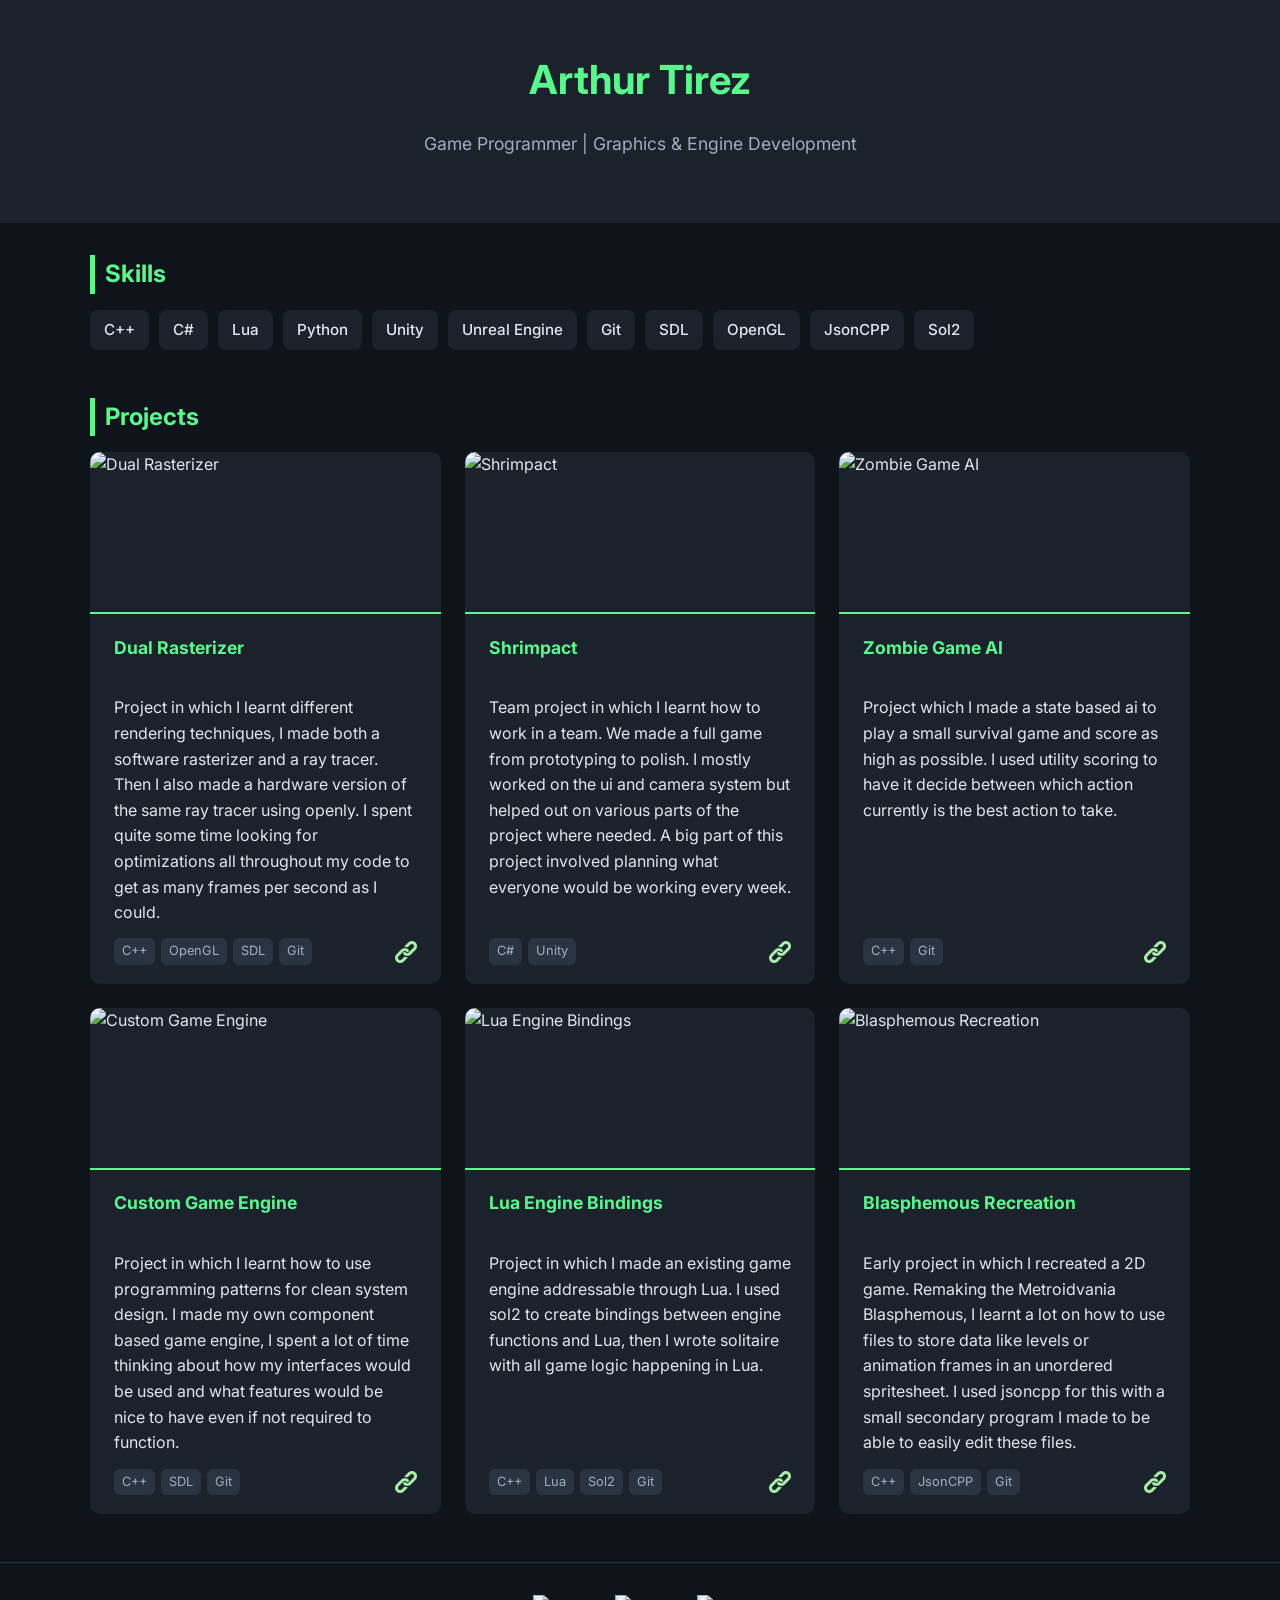
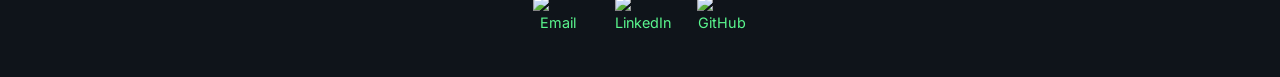
==== index.html @ 116c52f3 "changed to index" ====
<!DOCTYPE html>
<html lang="en">
<head>
  <meta charset="UTF-8" />
  <meta name="viewport" content="width=device-width, initial-scale=1.0" />
  <title>Arthur Tirez | Portfolio</title>
  <link rel="stylesheet" href="portfolio_styles.css" />
</head>
<body onload="loadProjects()">
  <header>
    <h1>Arthur Tirez</h1>
    <p>Game Programmer | Graphics & Engine Development</p>
  </header>

  <main>
    <section id="skills">
      <h2>Skills</h2>
      <div class="skills-list" id="skills-list">
        <!-- Skills will be loaded dynamically -->
      </div>
    </section>

    <section id="projects">
      <h2>Projects</h2>
      <div class="projects-grid" id="projects-grid">
        <!-- Projects will be loaded dynamically -->
      </div>
    </section>
  </main>
  
  <footer>
    <section id="contact">
      <div class="contact-icons">
        <a href="mailto:arthur.tirez@example.com" target="_blank" title="Email">
          <img src="https://cdn-icons-png.flaticon.com/512/732/732200.png" alt="Email" />
        </a>
        <a href="https://www.linkedin.com/in/arthurtirez" target="_blank" title="LinkedIn">
          <img src="https://cdn-icons-png.flaticon.com/512/174/174857.png" alt="LinkedIn" />
        </a>
        <a href="https://github.com/TirezArthur" target="_blank" title="GitHub">
          <img src="https://cdn-icons-png.flaticon.com/512/25/25231.png" alt="GitHub" />
        </a>
      </div>
    </section>
  </footer>

  <script src="portfolio_script.js"></script>
</body>
</html>
---- portfolio_styles.css ----
@import url("https://fonts.googleapis.com/css2?family=Inter:wght@400;600;800&display=swap");

:root {
  --accent: #5af78e;
  --bg-dark: #0f141a;
  --bg-card: #1b222c;
  --bg-hover: #222a35;
  --text-main: #e0e6ed;
  --text-muted: #a0aec0;
}

body {
  font-family: "Inter", sans-serif;
  margin: 0;
  background-color: var(--bg-dark);
  color: var(--text-main);
  line-height: 1.6;
}

header {
  background-color: var(--bg-card);
  padding: 3rem 1rem;
  text-align: center;
}

header h1 {
  font-size: 2.5rem;
  margin: 0;
  color: var(--accent);
}

header p {
  color: var(--text-muted);
  font-size: 1.1rem;
}

main {
  max-width: 1100px;
  margin: 2rem auto;
  padding: 0 1rem;
}

section {
  margin-bottom: 3rem;
}

h2 {
  border-left: 5px solid var(--accent);
  padding-left: 10px;
  color: var(--accent);
  font-weight: 700;
  margin-bottom: 1rem;
}

/* Skills */
.skills-list {
  display: flex;
  flex-wrap: wrap;
  gap: 10px;
  margin-top: 1rem;
}

.skill {
  background: var(--bg-card);
  padding: 8px 14px;
  border-radius: 8px;
  color: var(--text-main);
  font-weight: 500;
  font-size: 0.95rem;
  cursor: pointer;
  transition: background 0.2s, transform 0.1s;
}

.skill:hover {
  background: var(--bg-hover);
  transform: translateY(-2px);
}

.skill.active {
  background: var(--accent);
  color: var(--bg-dark);
  font-weight: 600;
}

/* Projects grid */
.projects-grid {
  display: grid;
  grid-template-columns: repeat(3, 1fr);
  gap: 1.5rem;
  transition: all 0.3s ease;
}

@media (max-width: 950px) {
  .projects-grid {
    grid-template-columns: repeat(2, 1fr);
  }
}

@media (max-width: 650px) {
  .projects-grid {
    grid-template-columns: 1fr;
  }
}

.project {
  background: var(--bg-card);
  border-radius: 10px;
  overflow: hidden;
  transition: background 0.2s, transform 0.2s, opacity 0.3s;
  display: flex;
  flex-direction: column;
  cursor: pointer;
}

.project:hover {
  background: var(--bg-hover);
  transform: translateY(-5px);
}

.project img {
  width: 100%;
  height: 160px;
  object-fit: cover;
  border-bottom: 2px solid var(--accent);
}

.project-content {
  padding: 1.2rem 1.5rem;
  flex-grow: 1;
  display: flex;
  flex-direction: column;
  justify-content: space-between;
}

.project h3 {
  margin-top: 0;
  color: var(--accent);
  font-size: 1.1rem;
}

.project p {
  color: var(--text-main);
  margin-bottom: 0.8rem;
}

.project-footer {
  display: flex;
  align-items: center;
  justify-content: space-between;
  margin-top: auto;
}

.used-skills {
  display: flex;
  flex-wrap: wrap;
  gap: 6px;
}

.used-skill {
  background: #2a3441;
  border-radius: 6px;
  padding: 3px 8px;
  font-size: 0.8rem;
  color: var(--text-muted);
  cursor: pointer;
  transition: background 0.2s, color 0.2s;
}

.used-skill:hover {
  background: var(--accent);
  color: var(--bg-dark);
}

.used-skill.active {
  background: var(--accent);
  color: var(--bg-dark);
}

.project-link {
  display: inline-flex;
  align-items: center;
  justify-content: center;
  width: 22px;
  height: 22px;
  transition: transform 0.2s ease, opacity 0.2s ease;
}

.project-link img {
  width: 100%;
  height: 100%;
  border-bottom: none;
  filter: brightness(0) saturate(100%) invert(82%) sepia(19%) saturate(583%) hue-rotate(70deg) brightness(103%) contrast(98%);
}

.project-link:hover {
  transform: scale(1.15);
  opacity: 0.85;
}

/* Highlight effects */
.project.dimmed {
  opacity: 0.3;
  transform: scale(0.98);
}

footer {
  text-align: center;
  padding: 2rem;
  font-size: 0.9rem;
  color: #7f8ea3;
  border-top: 1px solid #2a3441;
}

footer a {
  color: var(--accent);
  text-decoration: none;
}

footer a:hover {
  text-decoration: underline;
}

#contact {
  margin-bottom: 0;
  text-align: center;
}

.contact-icons {
  display: flex;
  justify-content: center;
  gap: 2rem;
}

.contact-icons a {
  display: inline-block;
  width: 50px;
  height: 50px;
  transition: transform 0.2s;
}

.contact-icons a img {
  width: 100%;
  height: 100%;
  object-fit: contain;
}

.contact-icons a:hover {
  transform: scale(1.2);
}
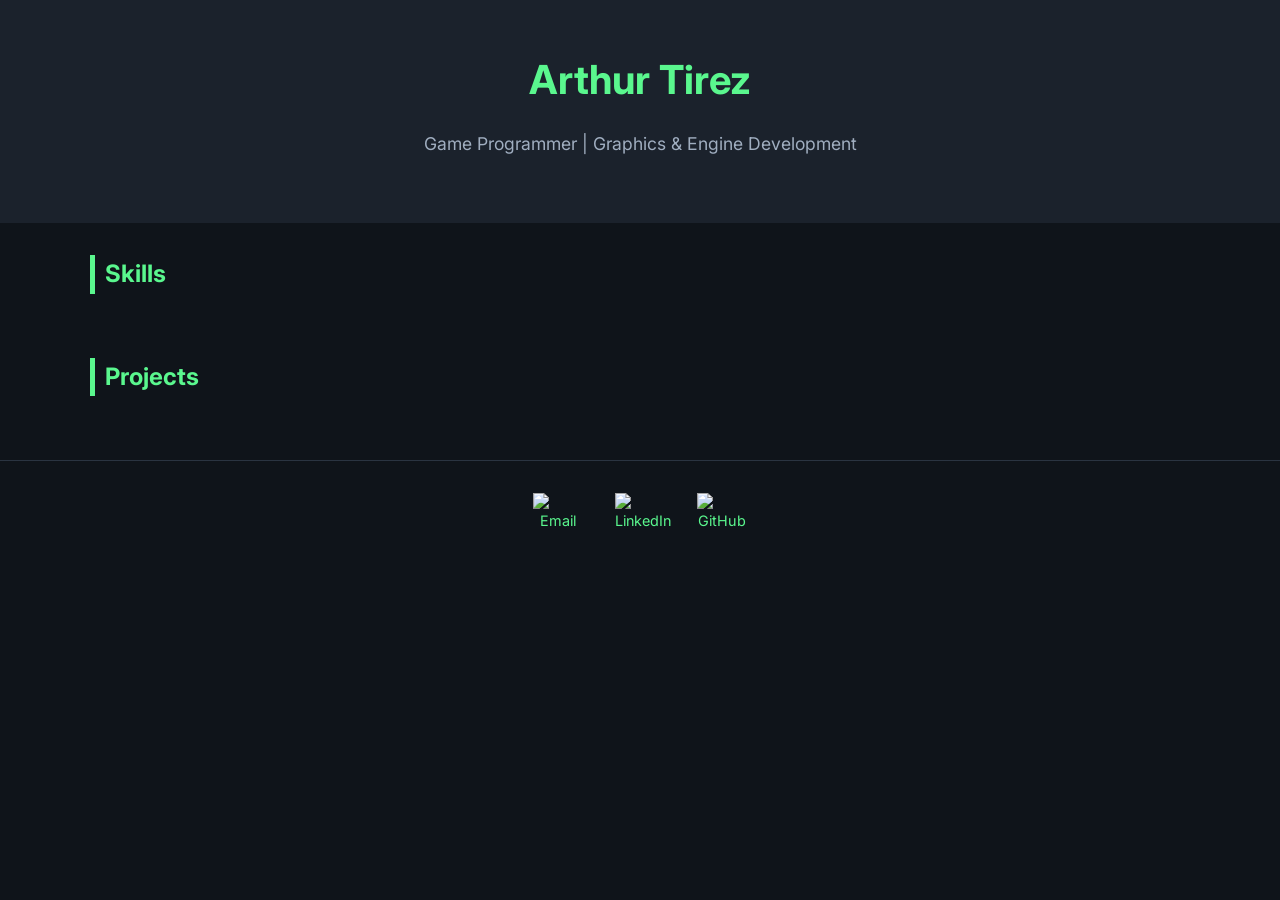
==== commit c2a09fef: "fixed file loading" ====
--- a/index.html
+++ b/index.html
@@ -4,7 +4,7 @@
   <meta charset="UTF-8" />
   <meta name="viewport" content="width=device-width, initial-scale=1.0" />
   <title>Arthur Tirez | Portfolio</title>
-  <link rel="stylesheet" href="portfolio_styles.css" />
+  <link rel="stylesheet" href="styles.css" />
 </head>
 <body onload="loadProjects()">
   <header>
@@ -44,6 +44,6 @@
     </section>
   </footer>
 
-  <script src="portfolio_script.js"></script>
+  <script src="script.js"></script>
 </body>
 </html>
--- a/styles.css
+++ b/styles.css
@@ -0,0 +1,249 @@
+@import url("https://fonts.googleapis.com/css2?family=Inter:wght@400;600;800&display=swap");
+
+:root {
+  --accent: #5af78e;
+  --bg-dark: #0f141a;
+  --bg-card: #1b222c;
+  --bg-hover: #222a35;
+  --text-main: #e0e6ed;
+  --text-muted: #a0aec0;
+}
+
+body {
+  font-family: "Inter", sans-serif;
+  margin: 0;
+  background-color: var(--bg-dark);
+  color: var(--text-main);
+  line-height: 1.6;
+}
+
+header {
+  background-color: var(--bg-card);
+  padding: 3rem 1rem;
+  text-align: center;
+}
+
+header h1 {
+  font-size: 2.5rem;
+  margin: 0;
+  color: var(--accent);
+}
+
+header p {
+  color: var(--text-muted);
+  font-size: 1.1rem;
+}
+
+main {
+  max-width: 1100px;
+  margin: 2rem auto;
+  padding: 0 1rem;
+}
+
+section {
+  margin-bottom: 3rem;
+}
+
+h2 {
+  border-left: 5px solid var(--accent);
+  padding-left: 10px;
+  color: var(--accent);
+  font-weight: 700;
+  margin-bottom: 1rem;
+}
+
+/* Skills */
+.skills-list {
+  display: flex;
+  flex-wrap: wrap;
+  gap: 10px;
+  margin-top: 1rem;
+}
+
+.skill {
+  background: var(--bg-card);
+  padding: 8px 14px;
+  border-radius: 8px;
+  color: var(--text-main);
+  font-weight: 500;
+  font-size: 0.95rem;
+  cursor: pointer;
+  transition: background 0.2s, transform 0.1s;
+}
+
+.skill:hover {
+  background: var(--bg-hover);
+  transform: translateY(-2px);
+}
+
+.skill.active {
+  background: var(--accent);
+  color: var(--bg-dark);
+  font-weight: 600;
+}
+
+/* Projects grid */
+.projects-grid {
+  display: grid;
+  grid-template-columns: repeat(3, 1fr);
+  gap: 1.5rem;
+  transition: all 0.3s ease;
+}
+
+@media (max-width: 950px) {
+  .projects-grid {
+    grid-template-columns: repeat(2, 1fr);
+  }
+}
+
+@media (max-width: 650px) {
+  .projects-grid {
+    grid-template-columns: 1fr;
+  }
+}
+
+.project {
+  background: var(--bg-card);
+  border-radius: 10px;
+  overflow: hidden;
+  transition: background 0.2s, transform 0.2s, opacity 0.3s;
+  display: flex;
+  flex-direction: column;
+  cursor: pointer;
+}
+
+.project:hover {
+  background: var(--bg-hover);
+  transform: translateY(-5px);
+}
+
+.project img {
+  width: 100%;
+  height: 160px;
+  object-fit: cover;
+  border-bottom: 2px solid var(--accent);
+}
+
+.project-content {
+  padding: 1.2rem 1.5rem;
+  flex-grow: 1;
+  display: flex;
+  flex-direction: column;
+  justify-content: space-between;
+}
+
+.project h3 {
+  margin-top: 0;
+  color: var(--accent);
+  font-size: 1.1rem;
+}
+
+.project p {
+  color: var(--text-main);
+  margin-bottom: 0.8rem;
+}
+
+.project-footer {
+  display: flex;
+  align-items: center;
+  justify-content: space-between;
+  margin-top: auto;
+}
+
+.used-skills {
+  display: flex;
+  flex-wrap: wrap;
+  gap: 6px;
+}
+
+.used-skill {
+  background: #2a3441;
+  border-radius: 6px;
+  padding: 3px 8px;
+  font-size: 0.8rem;
+  color: var(--text-muted);
+  cursor: pointer;
+  transition: background 0.2s, color 0.2s;
+}
+
+.used-skill:hover {
+  background: var(--accent);
+  color: var(--bg-dark);
+}
+
+.used-skill.active {
+  background: var(--accent);
+  color: var(--bg-dark);
+}
+
+.project-link {
+  display: inline-flex;
+  align-items: center;
+  justify-content: center;
+  width: 22px;
+  height: 22px;
+  transition: transform 0.2s ease, opacity 0.2s ease;
+}
+
+.project-link img {
+  width: 100%;
+  height: 100%;
+  border-bottom: none;
+  filter: brightness(0) saturate(100%) invert(82%) sepia(19%) saturate(583%) hue-rotate(70deg) brightness(103%) contrast(98%);
+}
+
+.project-link:hover {
+  transform: scale(1.15);
+  opacity: 0.85;
+}
+
+/* Highlight effects */
+.project.dimmed {
+  opacity: 0.3;
+  transform: scale(0.98);
+}
+
+footer {
+  text-align: center;
+  padding: 2rem;
+  font-size: 0.9rem;
+  color: #7f8ea3;
+  border-top: 1px solid #2a3441;
+}
+
+footer a {
+  color: var(--accent);
+  text-decoration: none;
+}
+
+footer a:hover {
+  text-decoration: underline;
+}
+
+#contact {
+  margin-bottom: 0;
+  text-align: center;
+}
+
+.contact-icons {
+  display: flex;
+  justify-content: center;
+  gap: 2rem;
+}
+
+.contact-icons a {
+  display: inline-block;
+  width: 50px;
+  height: 50px;
+  transition: transform 0.2s;
+}
+
+.contact-icons a img {
+  width: 100%;
+  height: 100%;
+  object-fit: contain;
+}
+
+.contact-icons a:hover {
+  transform: scale(1.2);
+}
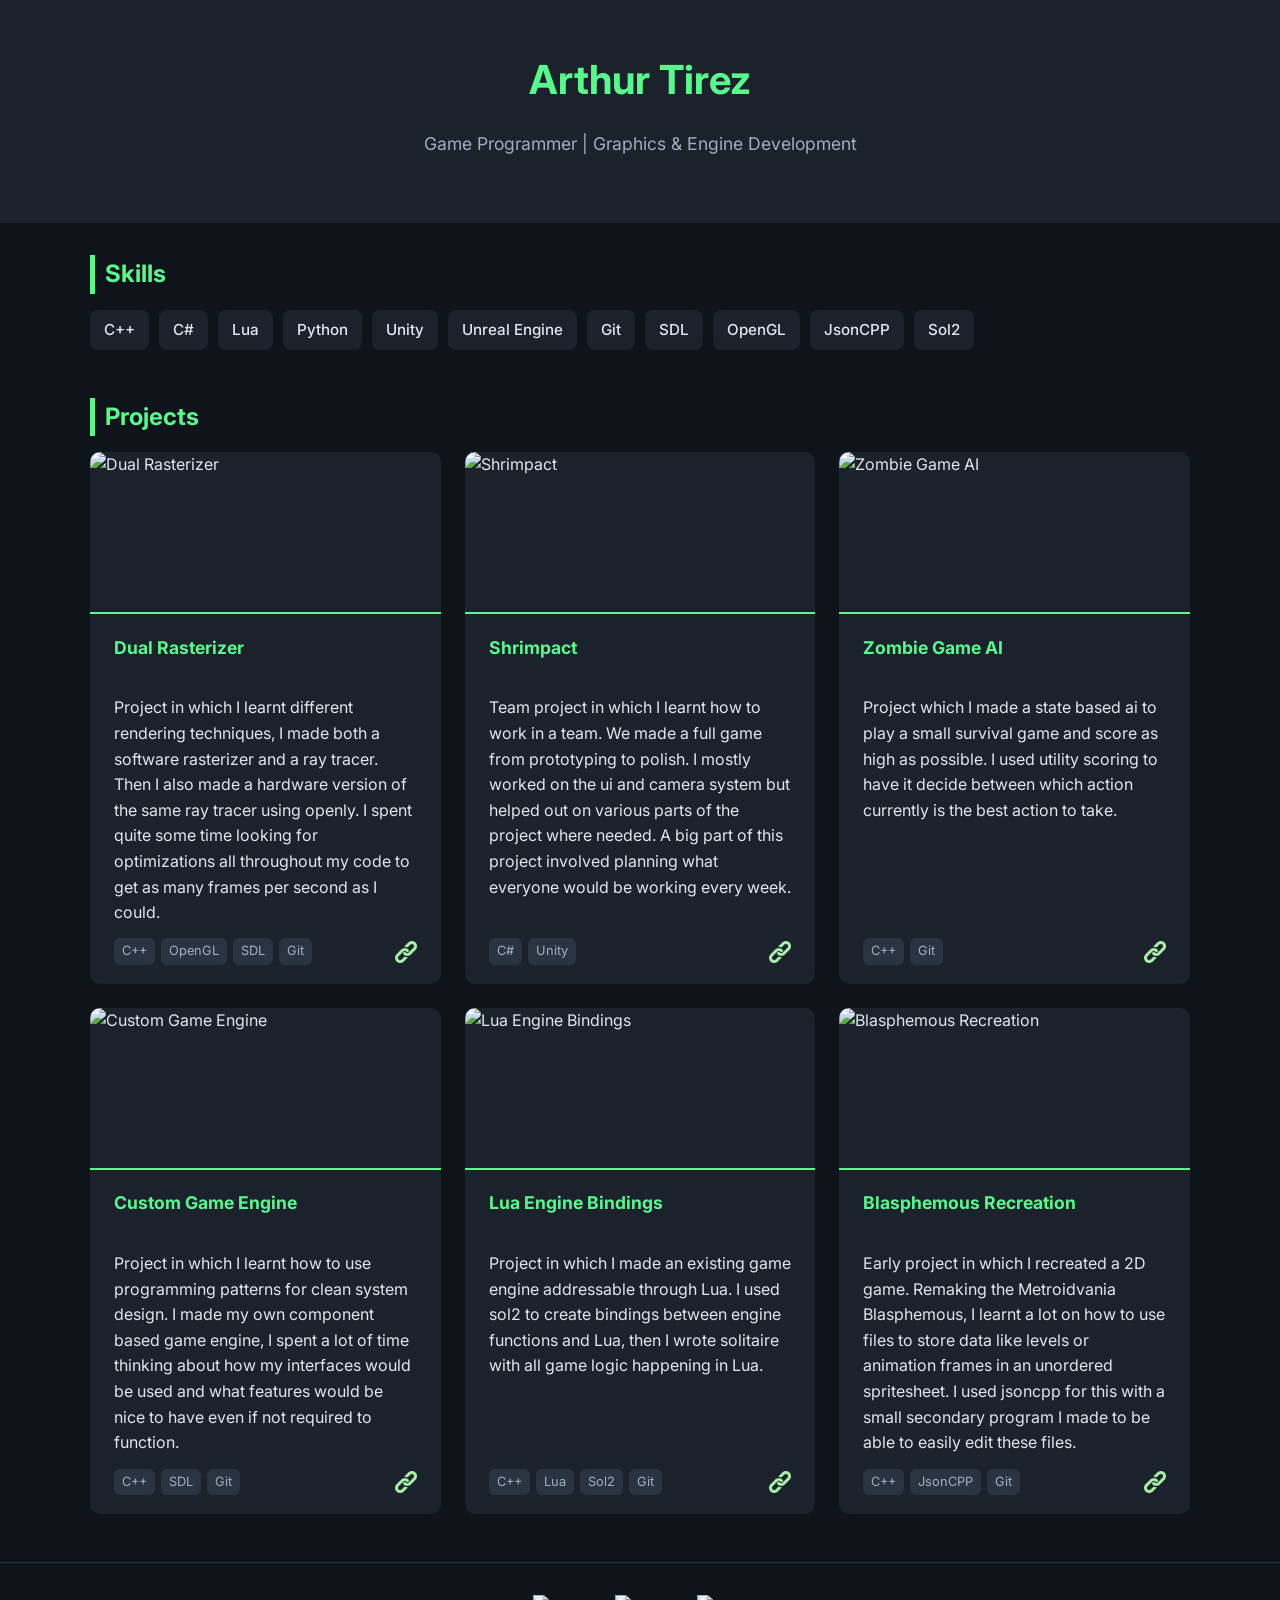
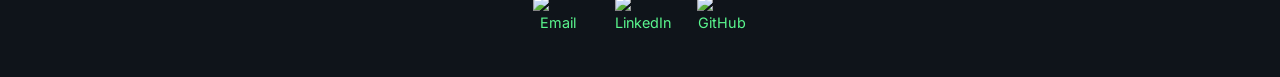
==== commit c9274386: "fixed scripts" ====
--- a/index.html
+++ b/index.html
@@ -44,6 +44,6 @@
     </section>
   </footer>
 
-  <script src="script.js"></script>
+  <script src="scripts.js"></script>
 </body>
 </html>
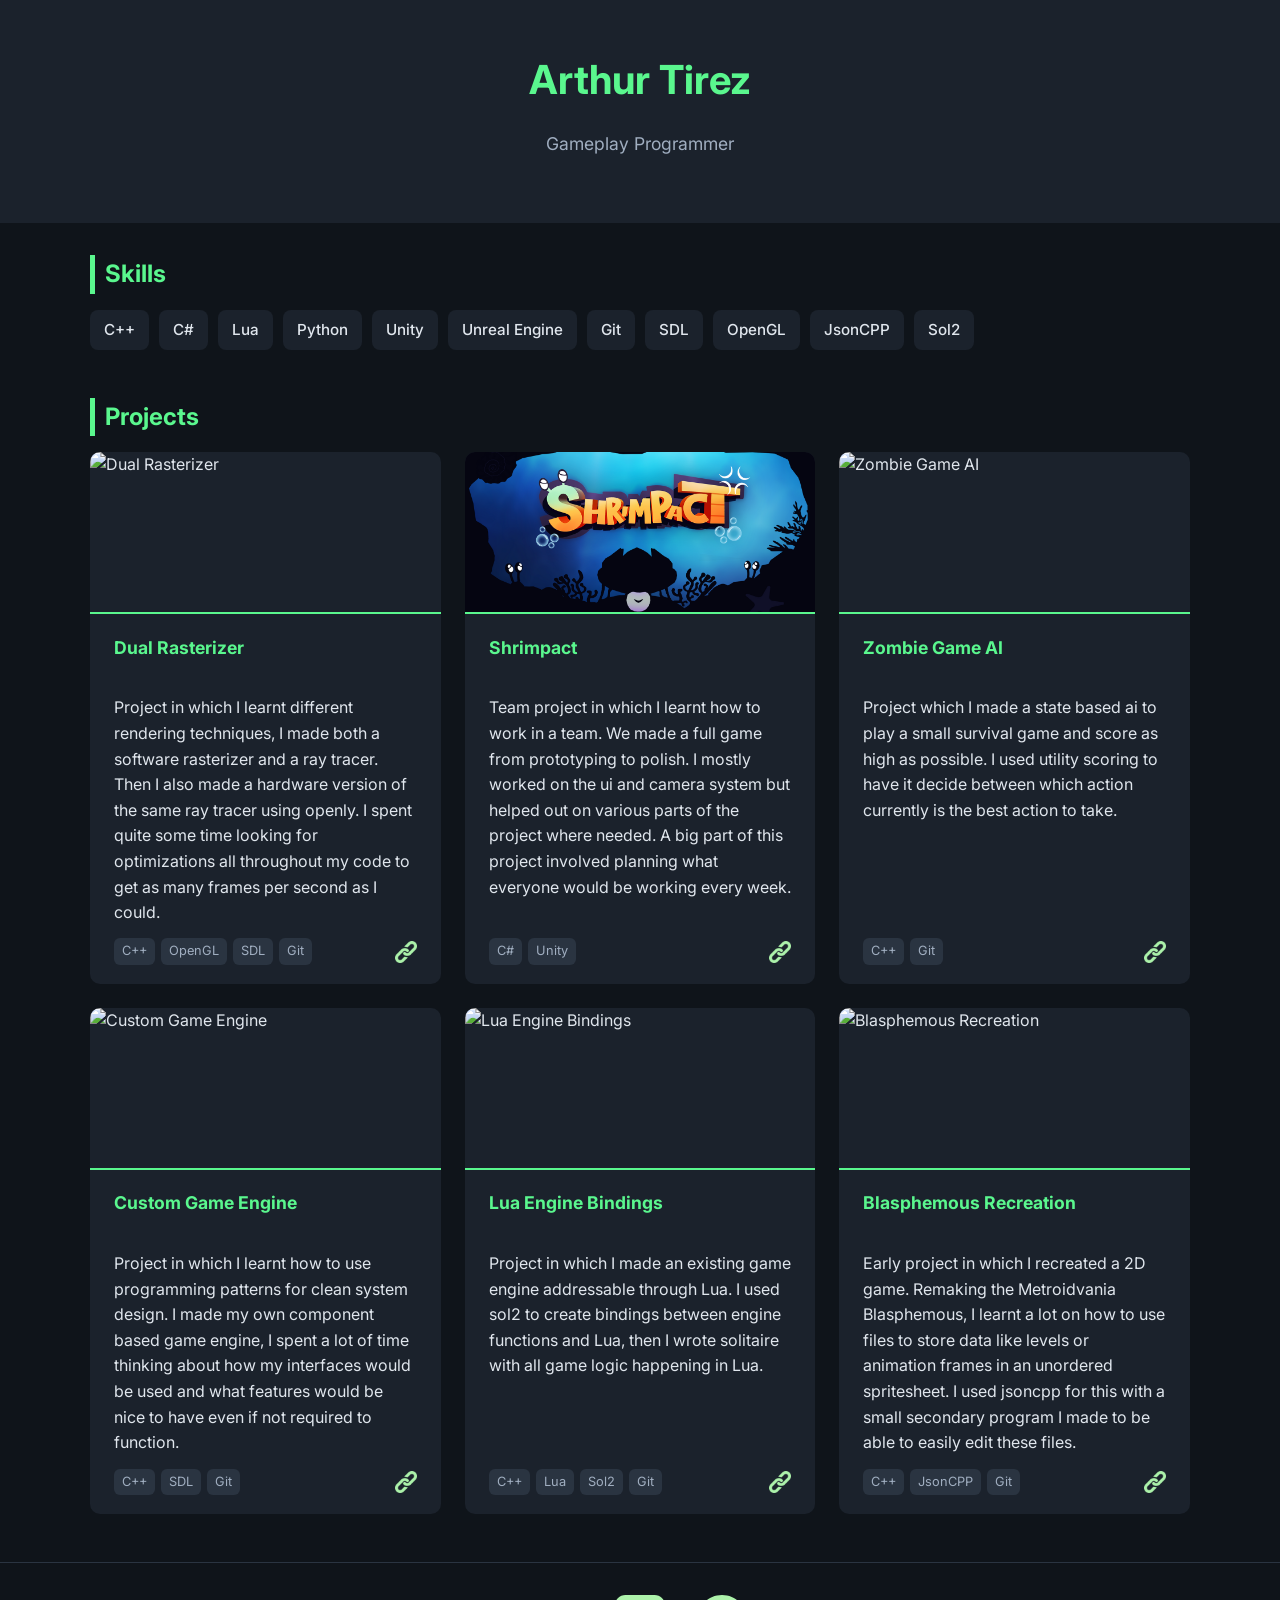
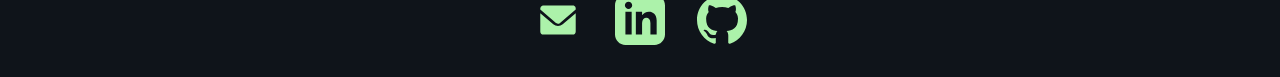
==== commit f673cb45: "added images" ====
--- a/index.html
+++ b/index.html
@@ -9,7 +9,7 @@
 <body onload="loadProjects()">
   <header>
     <h1>Arthur Tirez</h1>
-    <p>Game Programmer | Graphics & Engine Development</p>
+    <p>Gameplay Programmer</p>
   </header>
 
   <main>
@@ -31,14 +31,14 @@
   <footer>
     <section id="contact">
       <div class="contact-icons">
-        <a href="mailto:arthur.tirez@example.com" target="_blank" title="Email">
-          <img src="https://cdn-icons-png.flaticon.com/512/732/732200.png" alt="Email" />
+        <a href="mailto:arthur.tirez@gmail.com" target="_blank" title="Email">
+          <img src="Images/mail.svg" alt="Email" />
         </a>
-        <a href="https://www.linkedin.com/in/arthurtirez" target="_blank" title="LinkedIn">
-          <img src="https://cdn-icons-png.flaticon.com/512/174/174857.png" alt="LinkedIn" />
+        <a href="https://www.linkedin.com/in/arthur-tirez" target="_blank" title="LinkedIn">
+          <img src="Images/linkedIn.svg" alt="LinkedIn" />
         </a>
         <a href="https://github.com/TirezArthur" target="_blank" title="GitHub">
-          <img src="https://cdn-icons-png.flaticon.com/512/25/25231.png" alt="GitHub" />
+          <img src="Images/github.svg" alt="GitHub" />
         </a>
       </div>
     </section>
--- a/styles.css
+++ b/styles.css
@@ -242,8 +242,15 @@
   width: 100%;
   height: 100%;
   object-fit: contain;
+  /* Make SVG icons green to match accent color */
+  filter: brightness(0) saturate(100%) invert(82%) sepia(19%) saturate(583%) hue-rotate(70deg) brightness(103%) contrast(98%);
 }
 
 .contact-icons a:hover {
   transform: scale(1.2);
+}
+
+.contact-icons a:hover img {
+  /* Slightly brighter on hover */
+  filter: brightness(0) saturate(100%) invert(82%) sepia(19%) saturate(583%) hue-rotate(70deg) brightness(110%) contrast(98%);
 }
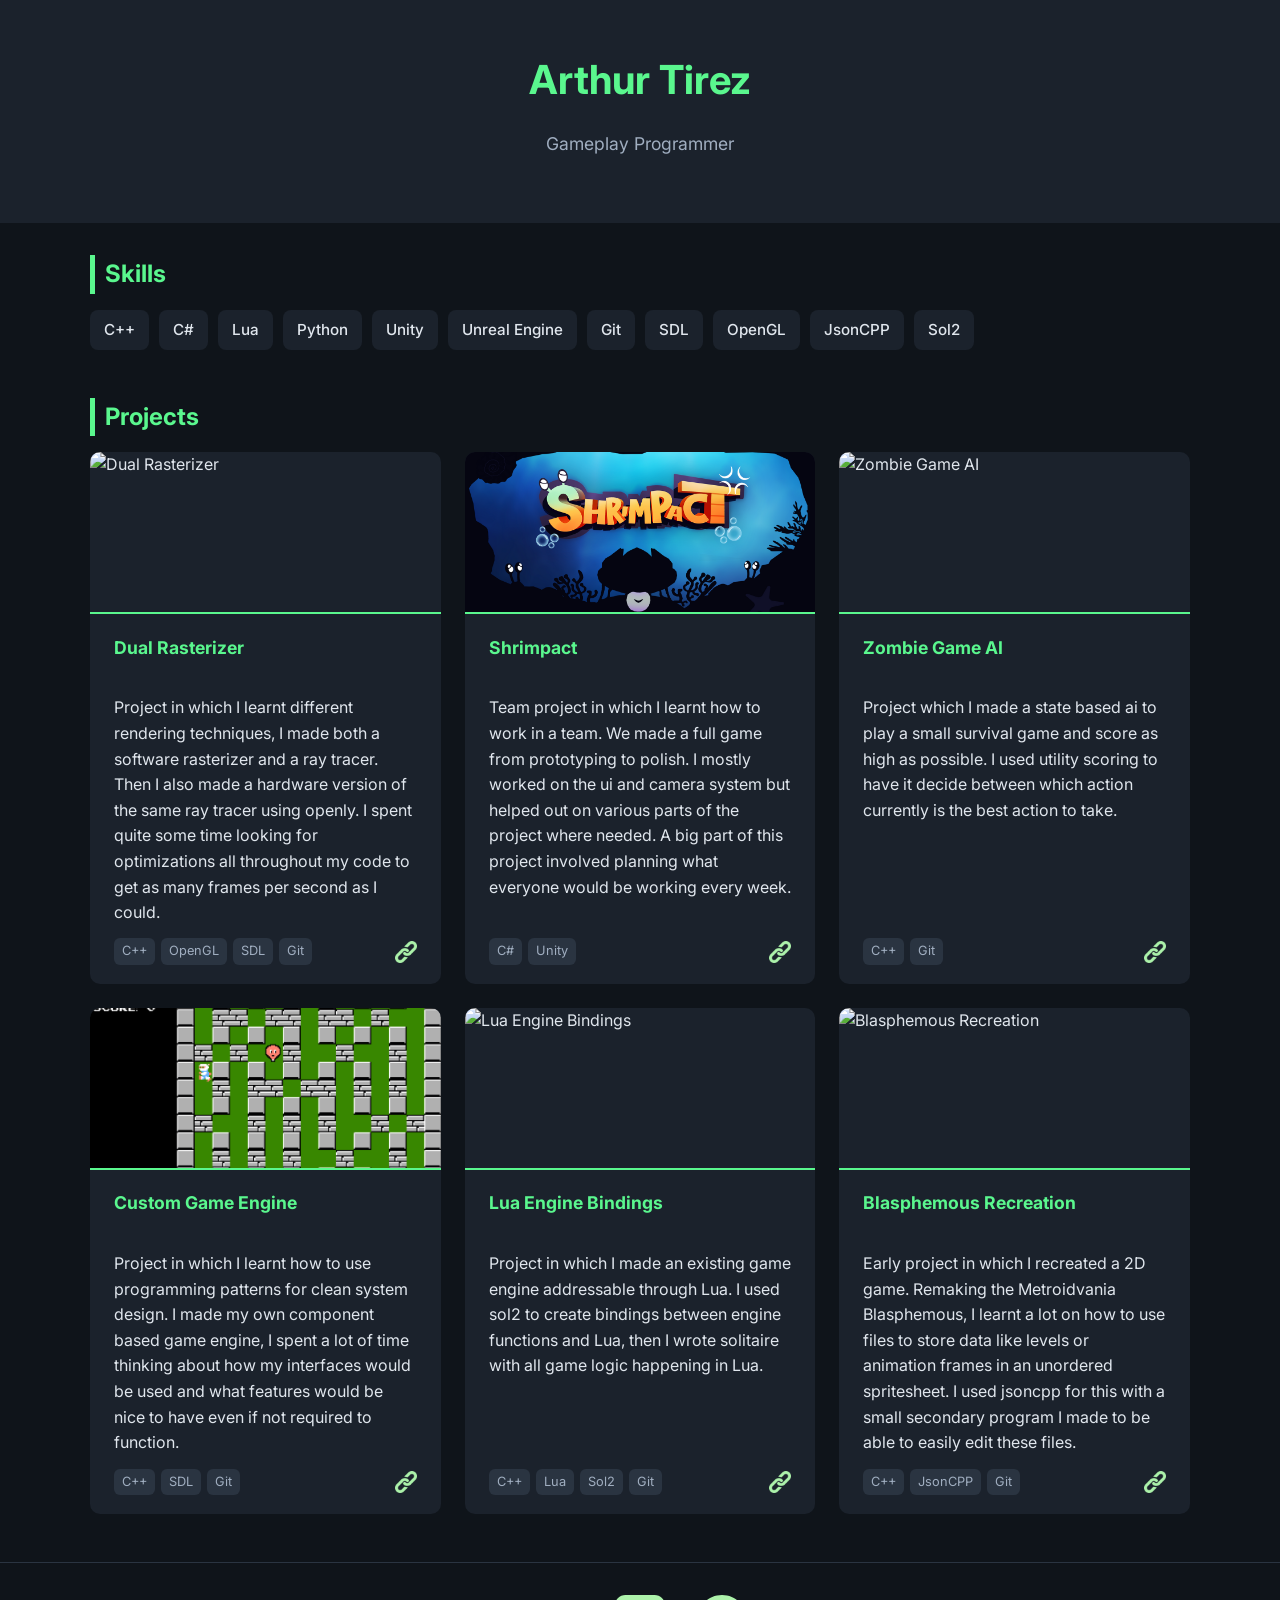
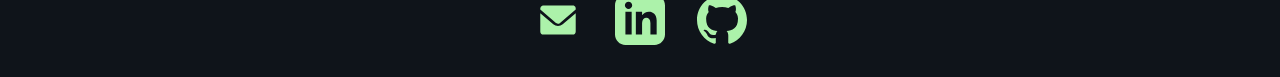
==== commit bb9f0516: "fixed blasphemous not loading" ====
--- a/index.html
+++ b/index.html
@@ -44,6 +44,12 @@
     </section>
   </footer>
 
+    <!-- Image Preview Modal -->
+  <div id="image-modal" class="modal">
+    <span class="modal-close">&times;</span>
+    <img class="modal-content" id="modal-image" alt="Project preview" />
+  </div>
+
   <script src="scripts.js"></script>
 </body>
 </html>
--- a/styles.css
+++ b/styles.css
@@ -253,4 +253,62 @@
 .contact-icons a:hover img {
   /* Slightly brighter on hover */
   filter: brightness(0) saturate(100%) invert(82%) sepia(19%) saturate(583%) hue-rotate(70deg) brightness(110%) contrast(98%);
+}
+
+.modal {
+  display: none;
+  position: fixed;
+  z-index: 1000;
+  left: 0;
+  top: 0;
+  width: 100%;
+  height: 100%;
+  background-color: rgba(0, 0, 0, 0.95);
+  align-items: center;
+  justify-content: center;
+  animation: fadeIn 0.2s ease;
+}
+
+@keyframes fadeIn {
+  from { opacity: 0; }
+  to { opacity: 1; }
+}
+
+.modal-content {
+  max-width: 90%;
+  max-height: 90vh;
+  object-fit: contain;
+  border-radius: 8px;
+  animation: zoomIn 0.3s ease;
+}
+
+@keyframes zoomIn {
+  from {
+    transform: scale(0.8);
+    opacity: 0;
+  }
+  to {
+    transform: scale(1);
+    opacity: 1;
+  }
+}
+
+.modal-close {
+  position: absolute;
+  top: 20px;
+  right: 35px;
+  color: var(--text-main);
+  font-size: 40px;
+  font-weight: bold;
+  cursor: pointer;
+  transition: color 0.2s;
+  user-select: none;
+}
+
+.modal-close:hover {
+  color: var(--accent);
+}
+
+.project-image {
+  cursor: zoom-in;
 }
